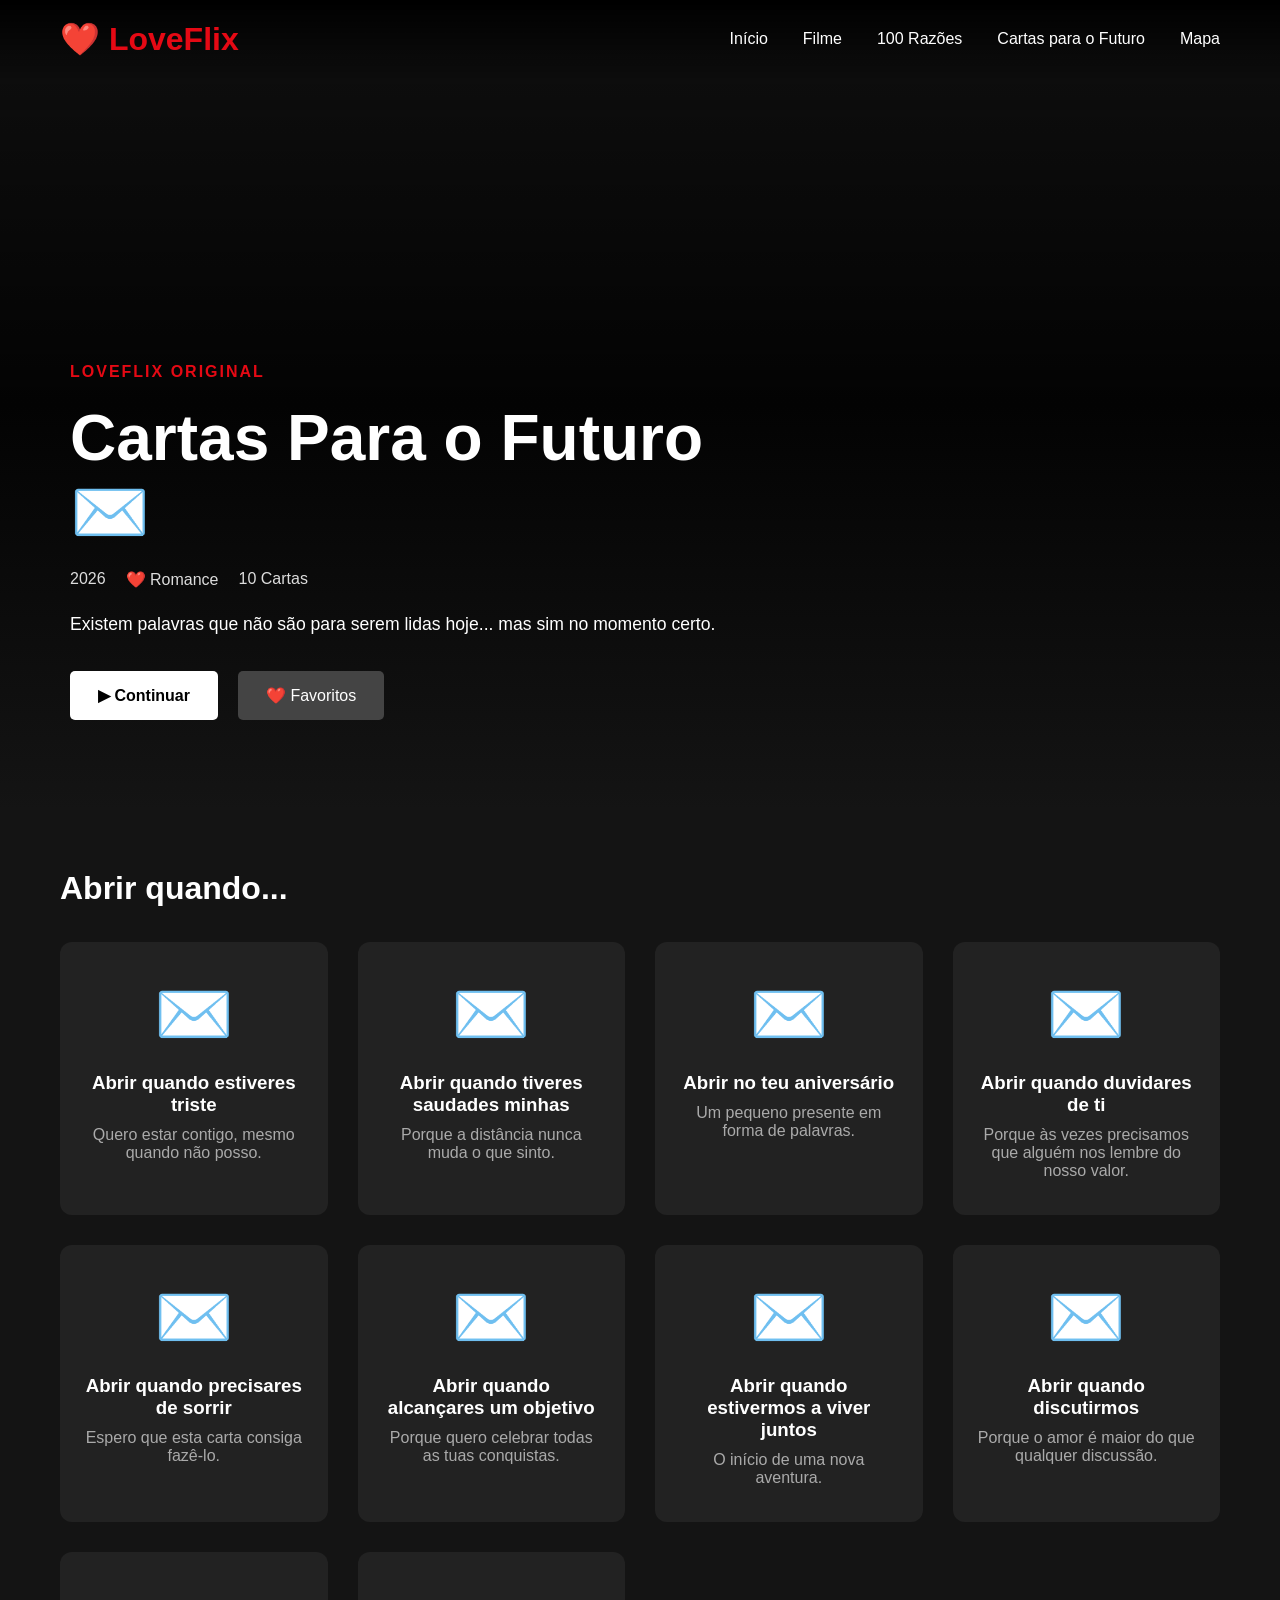
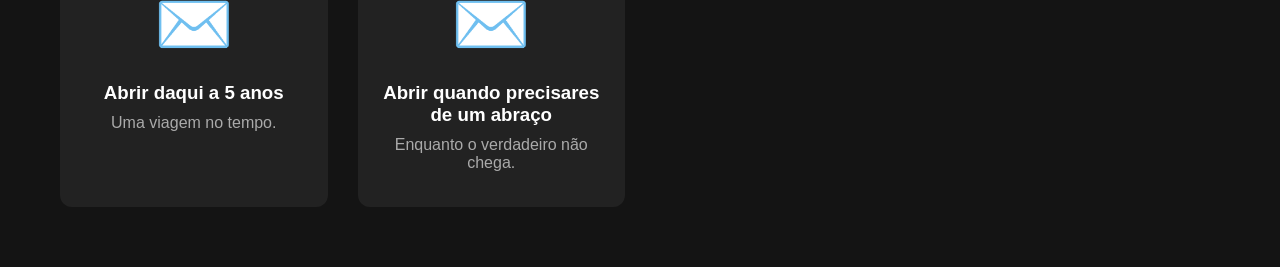
==== letters/index.html @ 17a33022 "Add files via upload" ====
<!DOCTYPE html>
<html lang="pt">

<head>
    <meta charset="UTF-8">
    <meta name="viewport" content="width=device-width, initial-scale=1.0">

    <title>Cartas Para o Futuro ✉️</title>

    <link rel="stylesheet" href="letters.css">
</head>

<body>

    <!-- NAVBAR -->

    <header class="navbar">

        <div class="logo">
            ❤️ LoveFlix
        </div>

      <nav>
        <a href="../index.html">Início</a>
        <a href="#">Filme</a>
        <a href="../reasons/index.html">100 Razões</a>
        <a href="index.html">Cartas para o Futuro</a>
        <a href="../map/index.html">Mapa</a>
      </nav>

    </header>

    <!-- HERO -->

    <section class="hero">

        <div class="overlay"></div>

        <div class="hero-content">

            <span class="original">
                LOVEFLIX ORIGINAL
            </span>

            <h1>Cartas Para o Futuro ✉️</h1>

            <div class="info">

                <span>2026</span>
                <span>❤️ Romance</span>
                <span>10 Cartas</span>

            </div>

            <p>

                Existem palavras que não são para serem lidas hoje...
                mas sim no momento certo.

            </p>

            <div class="buttons">

                <button class="play-btn" id="continueBtn">
                    ▶ Continuar
                </button>

                <button class="list-btn">
                    ❤️ Favoritos
                </button>

            </div>

        </div>

    </section>

    <!-- CONTEÚDO -->

    <main>

        <section class="letters-section">

            <h2>Abrir quando...</h2>

            <div class="letters-grid" id="lettersContainer">

                <!-- Cartas criadas pelo JavaScript -->

            </div>

        </section>

    </main>

    <!-- MODAL -->

    <div class="modal hidden" id="letterModal">

        <div class="letter-container">

            <button class="close-btn" id="closeModal">
                ✕
            </button>

            <!-- Envelope -->

            <div class="envelope" id="envelope">

                <div class="envelope-front">

                    ✉️

                </div>

            </div>

            <!-- Carta -->

            <div class="letter hidden" id="letter">

                <h2 id="letterTitle">

                    Abrir quando...

                </h2>

                <div class="letter-date" id="letterDate">

                    Escrito com ❤️

                </div>

                <div class="letter-body" id="letterText">

                    O conteúdo da carta será colocado aqui.

                </div>

                <div class="letter-footer">

                    Com todo o meu amor ❤️

                </div>

            </div>

            <!-- Navegação -->

            <div class="navigation">

                <button id="prevLetter">

                    ← Carta anterior

                </button>

                <button id="nextLetter">

                    Próxima carta →

                </button>

            </div>

        </div>

    </div>

    <!-- SCRIPTS -->

    <script src="lettersData.js"></script>
    <script src="letters.js"></script>

</body>

</html>
---- letters/letters.css ----
/* ==========================
   RESET
========================== */

*{
    margin:0;
    padding:0;
    box-sizing:border-box;
}

body{
    background:#141414;
    color:white;
    font-family:Arial, Helvetica, sans-serif;
}

html{
    scroll-behavior:smooth;
}

/* ==========================
   NAVBAR
========================== */

.navbar{

    position:fixed;

    width:100%;

    display:flex;
    justify-content:space-between;
    align-items:center;

    padding:20px 60px;

    background:linear-gradient(to bottom,#000,transparent);

    z-index:1000;

}

.logo{

    color:#E50914;

    font-size:2rem;

    font-weight:bold;

}

nav{

    display:flex;

    gap:35px;

}

nav a{

    color:white;

    text-decoration:none;

    transition:.3s;

}

nav a:hover{

    color:#E50914;

}

/* ==========================
   HERO
========================== */

.hero{

    position:relative;

    height:90vh;

    background:url("../images/letters-banner.jpg") center/cover;

}

.overlay{

    position:absolute;

    inset:0;

    background:linear-gradient(

        rgba(0,0,0,.25),

        rgba(0,0,0,.85),

        #141414

    );

}

.hero-content{

    position:absolute;

    left:70px;

    bottom:90px;

    max-width:650px;

    z-index:5;

}

.original{

    color:#E50914;

    font-weight:bold;

    letter-spacing:2px;

}

.hero h1{

    margin:20px 0;

    font-size:4rem;

}

.info{

    display:flex;

    gap:20px;

    color:#ddd;

    margin-bottom:20px;

}

.hero p{

    line-height:1.8;

    font-size:1.1rem;

}

/* ==========================
   BOTÕES
========================== */

.buttons{

    margin-top:30px;

    display:flex;

    gap:20px;

}

button{

    border:none;

    cursor:pointer;

    border-radius:5px;

    padding:15px 28px;

    transition:.3s;

    font-size:1rem;

}

.play-btn{

    background:white;

    color:black;

    font-weight:bold;

}

.play-btn:hover{

    background:#ddd;

}

.list-btn{

    background:#444;

    color:white;

}

.list-btn:hover{

    background:#666;

}

/* ==========================
   MAIN
========================== */

main{

    padding:60px;

}

.letters-section h2{

    font-size:2rem;

    margin-bottom:35px;

}

/* ==========================
   GRID
========================== */

.letters-grid{

    display:grid;

    grid-template-columns:repeat(auto-fill,minmax(260px,1fr));

    gap:30px;

}

/* ==========================
   CARTA
========================== */

.letter-card{

    background:#222;

    border-radius:12px;

    padding:35px 25px;

    cursor:pointer;

    transition:.35s;

    text-align:center;

}

.letter-card:hover{

    transform:translateY(-8px);

    background:#2b2b2b;

    box-shadow:0 20px 40px rgba(0,0,0,.4);

}

.letter-card .icon{

    font-size:4rem;

    margin-bottom:20px;

}

.letter-card h3{

    margin-bottom:10px;

}

.letter-card p{

    color:#aaa;

}

/* ==========================
   MODAL
========================== */

.modal{

    position:fixed;

    inset:0;

    background:rgba(0,0,0,.85);

    display:flex;

    justify-content:center;

    align-items:center;

    z-index:5000;

}

.hidden{

    display:none;

}

.letter-container{

    position:relative;

    width:800px;

    max-width:90%;

    min-height:550px;

}

/* ==========================
   ENVELOPE
========================== */

.envelope{

    width:500px;

    height:300px;

    margin:70px auto;

    background:#c62828;

    border-radius:10px;

    position:relative;

    cursor:pointer;

    transition:.5s;

}

.envelope-front{

    display:flex;

    justify-content:center;

    align-items:center;

    width:100%;

    height:100%;

    font-size:6rem;

}

/* ==========================
   CARTA
========================== */

.letter{

    position:absolute;

    top:60px;

    left:50%;

    transform:translateX(-50%);

    width:80%;

    background:#fffef8;

    color:#222;

    padding:40px;

    border-radius:10px;

    box-shadow:0 20px 40px rgba(0,0,0,.35);

    animation:slideLetter .8s ease;

}

.letter h2{

    margin-bottom:10px;

}

.letter-date{

    color:#999;

    margin-bottom:30px;

    font-size:.9rem;

}

.letter-body{

    line-height:2;

    white-space:pre-line;

}

.letter-footer{

    margin-top:40px;

    text-align:right;

    font-style:italic;

}

/* ==========================
   NAVEGAÇÃO
========================== */

.navigation{

    display:flex;

    justify-content:space-between;

    margin-top:30px;

}

.navigation button{

    background:#E50914;

    color:white;

}

.navigation button:hover{

    background:#b20710;

}

/* ==========================
   FECHAR
========================== */

.close-btn{

    position:absolute;

    top:0;

    right:0;

    width:45px;

    height:45px;

    border-radius:50%;

    background:black;

    color:white;

    font-size:1.2rem;

}

/* ==========================
   ANIMAÇÕES
========================== */

@keyframes slideLetter{

    from{

        opacity:0;

        transform:translate(-50%,120px);

    }

    to{

        opacity:1;

        transform:translate(-50%,0);

    }

}

/* ==========================
   RESPONSIVO
========================== */

@media(max-width:900px){

    .navbar{

        padding:20px;

    }

    nav{

        display:none;

    }

    .hero-content{

        left:25px;

        right:25px;

        bottom:60px;

    }

    .hero h1{

        font-size:2.8rem;

    }

    main{

        padding:30px 20px;

    }

    .envelope{

        width:300px;

        height:180px;

    }

    .letter{

        width:95%;

        padding:25px;

    }

}
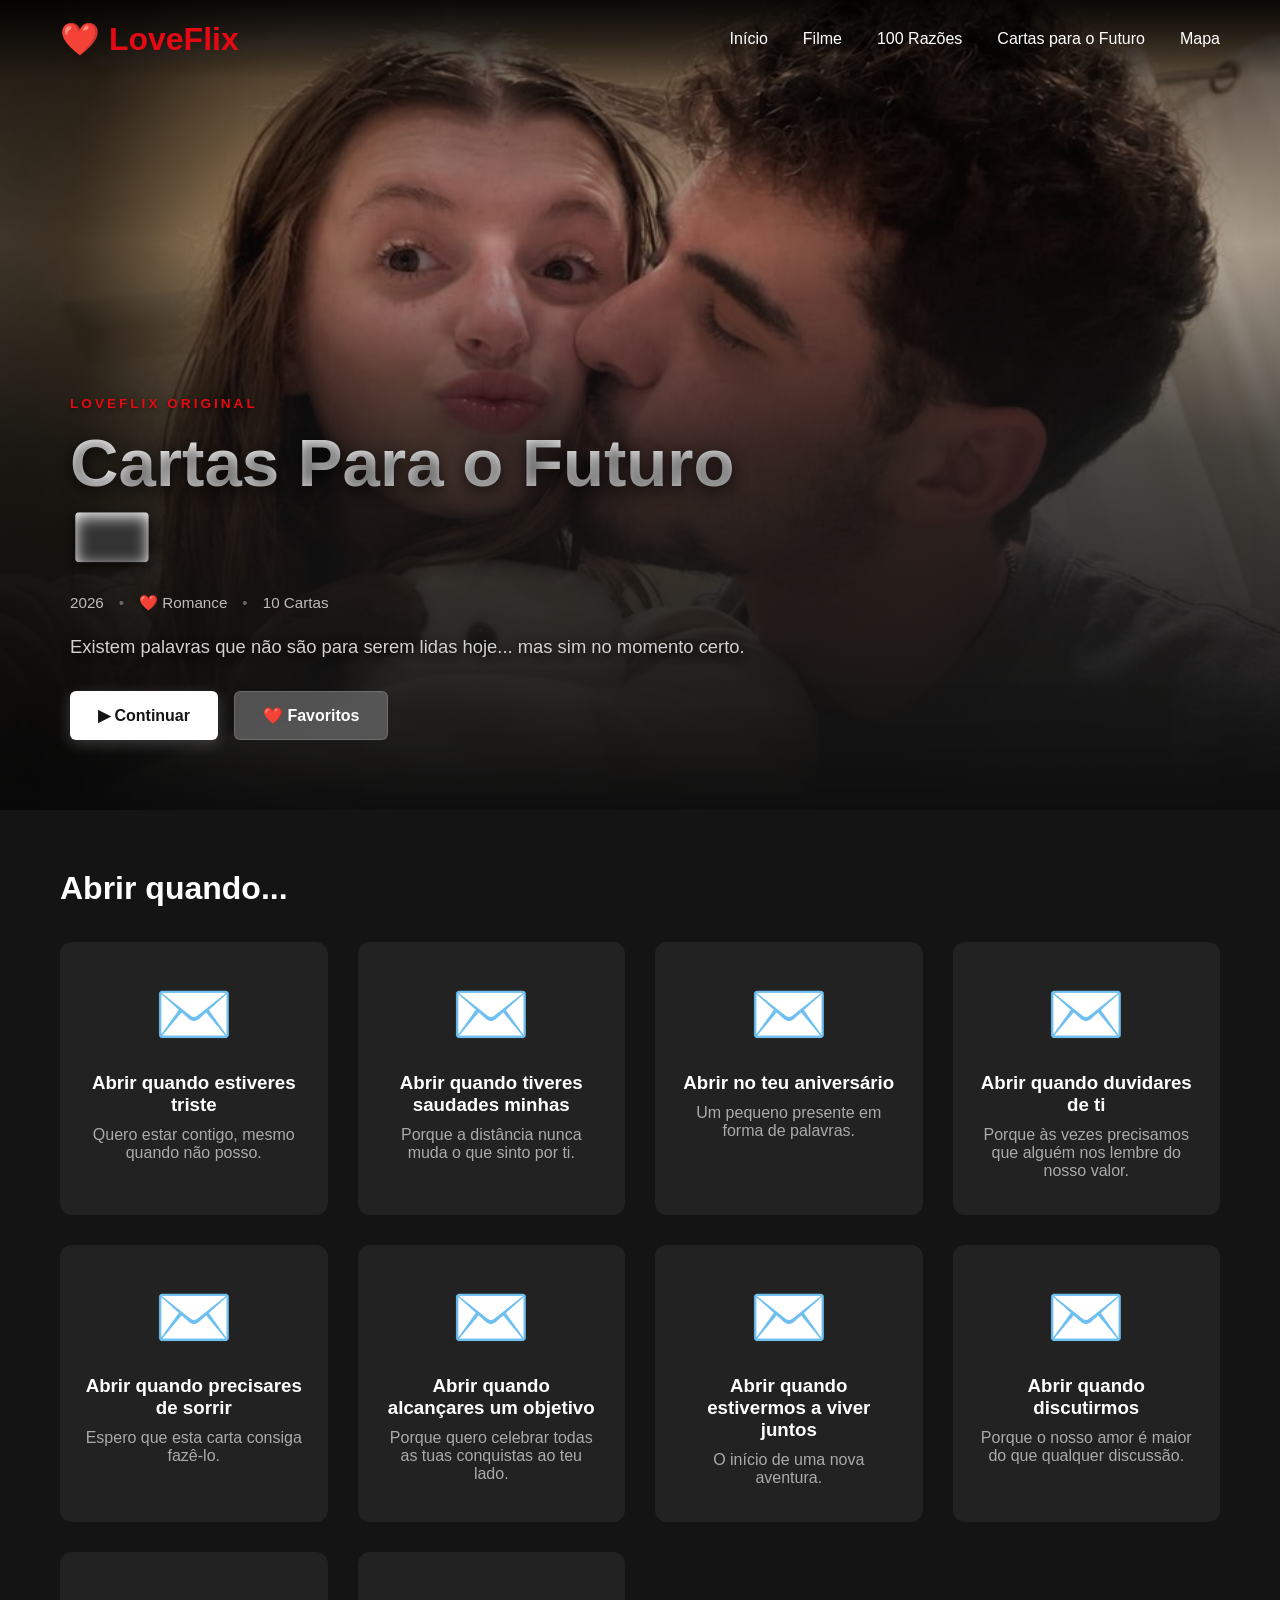
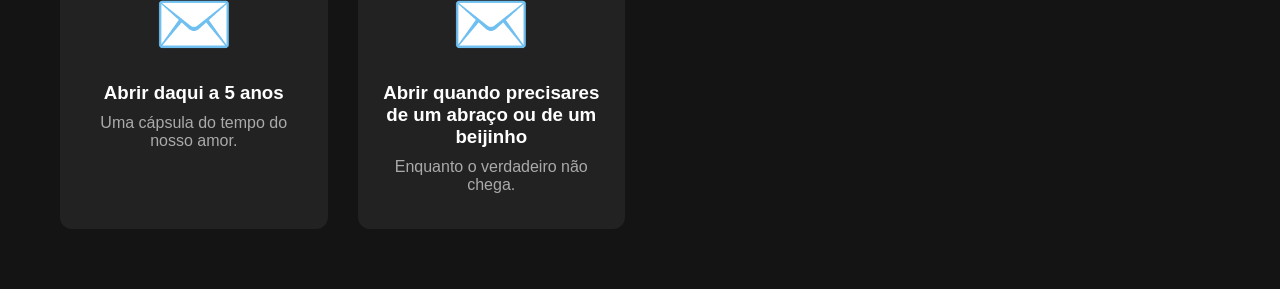
==== commit 8e8f4101: "Fix HTML entity encoding in index.html" ====
--- a/letters/index.html
+++ b/letters/index.html
@@ -5,7 +5,7 @@
     <meta charset="UTF-8">
     <meta name="viewport" content="width=device-width, initial-scale=1.0">
 
-    <title>Cartas Para o Futuro ✉️</title>
+    <title>Cartas Para o Futuro</title>
 
     <link rel="stylesheet" href="letters.css">
 </head>
@@ -174,4 +174,4 @@
 
 </body>
 
-</html>+</html>
--- a/letters/letters.css
+++ b/letters/letters.css
@@ -3,19 +3,20 @@
 ========================== */
 
 *{
-    margin:0;
-    padding:0;
-    box-sizing:border-box;
+    margin: 0;
+    padding: 0;
+    box-sizing: border-box;
 }
 
 body{
-    background:#141414;
-    color:white;
-    font-family:Arial, Helvetica, sans-serif;
+    background: #141414;
+    color: white;
+    font-family: Arial, Helvetica, sans-serif;
+    overflow-x: hidden;
 }
 
 html{
-    scroll-behavior:smooth;
+    scroll-behavior: smooth;
 }
 
 /* ==========================
@@ -23,199 +24,181 @@
 ========================== */
 
 .navbar{
-
-    position:fixed;
-
-    width:100%;
-
-    display:flex;
-    justify-content:space-between;
-    align-items:center;
-
-    padding:20px 60px;
-
-    background:linear-gradient(to bottom,#000,transparent);
-
-    z-index:1000;
-
+    position: fixed;
+    width: 100%;
+    display: flex;
+    justify-content: space-between;
+    align-items: center;
+    padding: 20px 60px;
+    background: linear-gradient(to bottom, rgba(0,0,0,0.8), transparent);
+    z-index: 1000;
 }
 
 .logo{
-
-    color:#E50914;
-
-    font-size:2rem;
-
-    font-weight:bold;
-
+    color: #E50914;
+    font-size: 2rem;
+    font-weight: bold;
 }
 
 nav{
-
-    display:flex;
-
-    gap:35px;
-
+    display: flex;
+    gap: 35px;
 }
 
 nav a{
-
-    color:white;
-
-    text-decoration:none;
-
-    transition:.3s;
-
+    color: white;
+    text-decoration: none;
+    transition: .3s;
 }
 
 nav a:hover{
-
-    color:#E50914;
-
-}
-
-/* ==========================
-   HERO
+    color: #E50914;
+}
+
+/* ==========================
+   HERO / BANNER MELHORADO
 ========================== */
 
 .hero{
-
-    position:relative;
-
-    height:90vh;
-
-    background:url("../images/letters-banner.jpg") center/cover;
-
+    position: relative;
+    height: 90vh;
+    min-height: 550px;
+    background: url("../images/letters_banner.jpeg") center/cover no-repeat;
+    display: flex;
+    align-items: flex-end;
+    
+    /* Limita a largura em ecrãs grandes para evitar zoom excessivo */
+    max-width: 1400px;
+    margin: 0 auto;
 }
 
 .overlay{
-
-    position:absolute;
-
-    inset:0;
-
-    background:linear-gradient(
-
-        rgba(0,0,0,.25),
-
-        rgba(0,0,0,.85),
-
-        #141414
-
+    position: absolute;
+    inset: 0;
+    background: linear-gradient(
+        0deg,
+        #141414 0%,
+        rgba(20, 20, 20, 0.75) 45%,
+        rgba(20, 20, 20, 0.3) 70%,
+        rgba(0, 0, 0, 0.6) 100%
     );
-
+    box-shadow: inset 150px 0px 150px rgba(0,0,0,0.6);
 }
 
 .hero-content{
-
-    position:absolute;
-
-    left:70px;
-
-    bottom:90px;
-
-    max-width:650px;
-
-    z-index:5;
-
+    position: relative;
+    margin-left: 70px;
+    margin-bottom: 70px;
+    max-width: 680px;
+    z-index: 5;
+    animation: fadeInHero 1s ease-out;
 }
 
 .original{
-
-    color:#E50914;
-
-    font-weight:bold;
-
-    letter-spacing:2px;
-
+    color: #E50914;
+    font-weight: 800;
+    letter-spacing: 3px;
+    font-size: 0.85rem;
+    text-transform: uppercase;
+    display: inline-block;
+    margin-bottom: 5px;
+    text-shadow: 0 2px 4px rgba(0,0,0,0.5);
 }
 
 .hero h1{
-
-    margin:20px 0;
-
-    font-size:4rem;
-
+    margin: 10px 0 20px 0;
+    font-size: 4.2rem;
+    font-weight: 800;
+    line-height: 1.1;
+    text-shadow: 0 4px 15px rgba(0,0,0,0.8);
+    background: linear-gradient(to right, #ffffff, #e0e0e0);
+    -webkit-background-clip: text;
+    -webkit-text-fill-color: transparent;
 }
 
 .info{
-
-    display:flex;
-
-    gap:20px;
-
-    color:#ddd;
-
-    margin-bottom:20px;
-
+    display: flex;
+    align-items: center;
+    gap: 15px;
+    color: #bcbcbc;
+    margin-bottom: 20px;
+    font-size: 0.95rem;
+    font-weight: 500;
+}
+
+.info span:not(:last-child):after {
+    content: "•";
+    margin-left: 15px;
+    color: #666;
 }
 
 .hero p{
-
-    line-height:1.8;
-
-    font-size:1.1rem;
-
-}
-
-/* ==========================
-   BOTÕES
+    line-height: 1.6;
+    font-size: 1.15rem;
+    color: #d1d1d1;
+    text-shadow: 0 2px 8px rgba(0,0,0,0.8);
+    margin-bottom: 10px;
+}
+
+/* ==========================
+   BOTÕES DO BANNER
 ========================== */
 
 .buttons{
-
-    margin-top:30px;
-
-    display:flex;
-
-    gap:20px;
-
+    margin-top: 30px;
+    display: flex;
+    gap: 16px;
 }
 
 button{
-
-    border:none;
-
-    cursor:pointer;
-
-    border-radius:5px;
-
-    padding:15px 28px;
-
-    transition:.3s;
-
-    font-size:1rem;
-
+    border: none;
+    cursor: pointer;
+    border-radius: 6px;
+    padding: 14px 28px;
+    transition: all 0.25s ease;
+    font-size: 1rem;
+    display: inline-flex;
+    align-items: center;
+    justify-content: center;
+    gap: 10px;
 }
 
 .play-btn{
-
-    background:white;
-
-    color:black;
-
-    font-weight:bold;
-
+    background: #ffffff;
+    color: #141414;
+    font-weight: bold;
+    box-shadow: 0 4px 15px rgba(255,255,255,0.2);
 }
 
 .play-btn:hover{
-
-    background:#ddd;
-
+    background: rgba(255, 255, 255, 0.85);
+    transform: translateY(-2px);
+    box-shadow: 0 6px 20px rgba(255,255,255,0.3);
 }
 
 .list-btn{
-
-    background:#444;
-
-    color:white;
-
+    background: rgba(109, 109, 110, 0.7);
+    color: #ffffff;
+    backdrop-filter: blur(10px);
+    font-weight: 600;
+    border: 1px solid rgba(255, 255, 255, 0.15);
 }
 
 .list-btn:hover{
-
-    background:#666;
-
+    background: rgba(109, 109, 110, 0.5);
+    transform: translateY(-2px);
+    border-color: rgba(255, 255, 255, 0.3);
+}
+
+@keyframes fadeInHero {
+    from {
+        opacity: 0;
+        transform: translateY(20px);
+    }
+    to {
+        opacity: 1;
+        transform: translateY(0);
+    }
 }
 
 /* ==========================
@@ -223,17 +206,12 @@
 ========================== */
 
 main{
-
-    padding:60px;
-
+    padding: 60px;
 }
 
 .letters-section h2{
-
-    font-size:2rem;
-
-    margin-bottom:35px;
-
+    font-size: 2rem;
+    margin-bottom: 35px;
 }
 
 /* ==========================
@@ -241,63 +219,41 @@
 ========================== */
 
 .letters-grid{
-
-    display:grid;
-
-    grid-template-columns:repeat(auto-fill,minmax(260px,1fr));
-
-    gap:30px;
-
-}
-
-/* ==========================
-   CARTA
+    display: grid;
+    grid-template-columns: repeat(auto-fill, minmax(260px, 1fr));
+    gap: 30px;
+}
+
+/* ==========================
+   CARTA (CARDS DA GRID)
 ========================== */
 
 .letter-card{
-
-    background:#222;
-
-    border-radius:12px;
-
-    padding:35px 25px;
-
-    cursor:pointer;
-
-    transition:.35s;
-
-    text-align:center;
-
+    background: #222;
+    border-radius: 12px;
+    padding: 35px 25px;
+    cursor: pointer;
+    transition: .35s;
+    text-align: center;
 }
 
 .letter-card:hover{
-
-    transform:translateY(-8px);
-
-    background:#2b2b2b;
-
-    box-shadow:0 20px 40px rgba(0,0,0,.4);
-
+    transform: translateY(-8px);
+    background: #2b2b2b;
+    box-shadow: 0 20px 40px rgba(0,0,0,.4);
 }
 
 .letter-card .icon{
-
-    font-size:4rem;
-
-    margin-bottom:20px;
-
+    font-size: 4rem;
+    margin-bottom: 20px;
 }
 
 .letter-card h3{
-
-    margin-bottom:10px;
-
+    margin-bottom: 10px;
 }
 
 .letter-card p{
-
-    color:#aaa;
-
+    color: #aaa;
 }
 
 /* ==========================
@@ -305,39 +261,35 @@
 ========================== */
 
 .modal{
-
-    position:fixed;
-
-    inset:0;
-
-    background:rgba(0,0,0,.85);
-
-    display:flex;
-
-    justify-content:center;
-
-    align-items:center;
-
-    z-index:5000;
-
+    position: fixed;
+    inset: 0;
+    background: rgba(0,0,0,.85);
+    backdrop-filter: blur(5px);
+    display: flex;
+    justify-content: center;
+    align-items: center;
+    z-index: 5000;
+    padding: 20px;
+    overflow-y: auto;
 }
 
 .hidden{
-
-    display:none;
-
+    display: none !important;
 }
 
 .letter-container{
-
-    position:relative;
-
-    width:800px;
-
-    max-width:90%;
-
-    min-height:550px;
-
+    position: relative;
+    width: 100%;
+    max-width: 650px;
+    max-height: 90vh;
+    display: flex;
+    flex-direction: column;
+    justify-content: space-between;
+    background: #222;
+    border-radius: 16px;
+    padding: 35px 30px;
+    box-shadow: 0 25px 50px rgba(0,0,0,.6);
+    animation: slideLetter .4s ease-out;
 }
 
 /* ==========================
@@ -345,157 +297,135 @@
 ========================== */
 
 .envelope{
-
-    width:500px;
-
-    height:300px;
-
-    margin:70px auto;
-
-    background:#c62828;
-
-    border-radius:10px;
-
-    position:relative;
-
-    cursor:pointer;
-
-    transition:.5s;
-
+    width: 100%;
+    max-width: 400px;
+    height: 220px;
+    margin: 20px auto;
+    background: #c62828;
+    border-radius: 10px;
+    position: relative;
+    cursor: pointer;
+    transition: .3s;
+    display: flex;
+    justify-content: center;
+    align-items: center;
+}
+
+.envelope:hover{
+    transform: scale(1.02);
 }
 
 .envelope-front{
-
-    display:flex;
-
-    justify-content:center;
-
-    align-items:center;
-
-    width:100%;
-
-    height:100%;
-
-    font-size:6rem;
-
-}
-
-/* ==========================
-   CARTA
+    font-size: 5rem;
+}
+
+/* ==========================
+   CONTEÚDO DA CARTA
 ========================== */
 
 .letter{
-
-    position:absolute;
-
-    top:60px;
-
-    left:50%;
-
-    transform:translateX(-50%);
-
-    width:80%;
-
-    background:#fffef8;
-
-    color:#222;
-
-    padding:40px;
-
-    border-radius:10px;
-
-    box-shadow:0 20px 40px rgba(0,0,0,.35);
-
-    animation:slideLetter .8s ease;
-
+    position: relative;
+    width: 100%;
+    color: #fff;
+    overflow-y: auto;
+    padding-right: 10px;
+    max-height: calc(90vh - 140px);
+}
+
+.letter::-webkit-scrollbar {
+    width: 6px;
+}
+
+.letter::-webkit-scrollbar-track {
+    background: #1a1a1a;
+    border-radius: 10px;
+}
+
+.letter::-webkit-scrollbar-thumb {
+    background: #E50914;
+    border-radius: 10px;
 }
 
 .letter h2{
-
-    margin-bottom:10px;
-
+    font-size: 1.8rem;
+    margin-bottom: 8px;
+    padding-right: 35px;
+    color: #fff;
 }
 
 .letter-date{
-
-    color:#999;
-
-    margin-bottom:30px;
-
-    font-size:.9rem;
-
+    color: #e50914;
+    font-weight: 600;
+    margin-bottom: 20px;
+    font-size: .95rem;
 }
 
 .letter-body{
-
-    line-height:2;
-
-    white-space:pre-line;
-
+    line-height: 1.7;
+    white-space: pre-line;
+    font-size: 1.05rem;
+    color: #ddd;
 }
 
 .letter-footer{
-
-    margin-top:40px;
-
-    text-align:right;
-
-    font-style:italic;
-
-}
-
-/* ==========================
-   NAVEGAÇÃO
+    margin-top: 30px;
+    text-align: right;
+    font-style: italic;
+    color: #aaa;
+}
+
+/* ==========================
+   NAVEGAÇÃO DO MODAL
 ========================== */
 
 .navigation{
-
-    display:flex;
-
-    justify-content:space-between;
-
-    margin-top:30px;
-
+    display: flex;
+    justify-content: space-between;
+    gap: 15px;
+    margin-top: 20px;
+    padding-top: 15px;
+    border-top: 1px solid #333;
 }
 
 .navigation button{
-
-    background:#E50914;
-
-    color:white;
-
+    background: #E50914;
+    color: white;
+    flex: 1;
+    padding: 12px 20px;
+    font-weight: bold;
+    display: flex;
+    justify-content: center;
+    align-items: center;
+    gap: 8px;
 }
 
 .navigation button:hover{
-
-    background:#b20710;
-
-}
-
-/* ==========================
-   FECHAR
+    background: #b20710;
+}
+
+/* ==========================
+   FECHAR (X)
 ========================== */
 
 .close-btn{
-
-    position:absolute;
-
-    top:0;
-
-    right:0;
-
-    width:45px;
-
-    height:45px;
-
-    border-radius:50%;
-
-    background:black;
-
-    color:white;
-
-    font-size:1.2rem;
-
+    position: absolute;
+    top: 15px;
+    right: 15px;
+    width: 38px;
+    height: 38px;
+    border-radius: 50%;
+    background: #333;
+    color: white;
+    font-size: 1.1rem;
+    display: flex;
+    justify-content: center;
+    align-items: center;
+    z-index: 10;
+    transition: .2s;
+}
+
+.close-btn:hover{
+    background: #E50914;
 }
 
 /* ==========================
@@ -503,79 +433,126 @@
 ========================== */
 
 @keyframes slideLetter{
-
     from{
-
-        opacity:0;
-
-        transform:translate(-50%,120px);
-
-    }
-
+        opacity: 0;
+        transform: scale(0.92) translateY(20px);
+    }
     to{
-
-        opacity:1;
-
-        transform:translate(-50%,0);
-
-    }
-
-}
-
-/* ==========================
-   RESPONSIVO
-========================== */
-
-@media(max-width:900px){
+        opacity: 1;
+        transform: scale(1) translateY(0);
+    }
+}
+
+/* ==========================
+   RESPONSIVO (MÓVEL & TABLET)
+========================== */
+
+@media(max-width: 768px){
 
     .navbar{
-
-        padding:20px;
-
+        padding: 15px 20px;
     }
 
     nav{
-
-        display:none;
-
+        display: none;
+    }
+
+    .hero {
+        height: 85vh;
+        min-height: 500px;
+        max-width: 100%; /* No telemóvel ocupa a largura toda */
+    }
+
+    /* Overlay ajustado para clarear o rosto no telemóvel */
+    .overlay{
+        background: linear-gradient(
+            0deg,
+            #141414 0%,
+            rgba(20, 20, 20, 0.55) 40%,
+            rgba(20, 20, 20, 0.15) 70%,
+            rgba(0, 0, 0, 0.4) 100%
+        );
+        box-shadow: none;
     }
 
     .hero-content{
-
-        left:25px;
-
-        right:25px;
-
-        bottom:60px;
-
+        margin-left: 20px;
+        margin-right: 20px;
+        margin-bottom: 35px;
+        max-width: 100%;
+    }
+
+    .original {
+        font-size: 0.75rem;
+        letter-spacing: 2px;
     }
 
     .hero h1{
-
-        font-size:2.8rem;
-
+        font-size: 2.3rem;
+        margin: 8px 0 15px 0;
+    }
+
+    .info{
+        font-size: 0.85rem;
+        gap: 10px;
+        margin-bottom: 15px;
+    }
+
+    .info span:not(:last-child):after {
+        margin-left: 10px;
+    }
+
+    .hero p{
+        font-size: 0.95rem;
+        line-height: 1.5;
+        margin-bottom: 5px;
+    }
+
+    .buttons{
+        margin-top: 20px;
+        gap: 12px;
+    }
+
+    .buttons button {
+        padding: 12px 18px;
+        font-size: 0.9rem;
+        flex: 1;
     }
 
     main{
-
-        padding:30px 20px;
-
+        padding: 30px 15px;
+    }
+
+    .letter-container{
+        padding: 25px 18px;
+        max-height: 88vh;
+    }
+
+    .letter h2{
+        font-size: 1.4rem;
+    }
+
+    .letter-body{
+        font-size: 0.95rem;
+        line-height: 1.6;
     }
 
     .envelope{
-
-        width:300px;
-
-        height:180px;
-
-    }
-
-    .letter{
-
-        width:95%;
-
-        padding:25px;
-
-    }
-
-}+        width: 100%;
+        height: 160px;
+    }
+
+    .envelope-front{
+        font-size: 3.5rem;
+    }
+
+    .navigation{
+        flex-direction: row;
+        gap: 10px;
+    }
+
+    .navigation button{
+        padding: 10px 12px;
+        font-size: 0.85rem;
+    }
+}
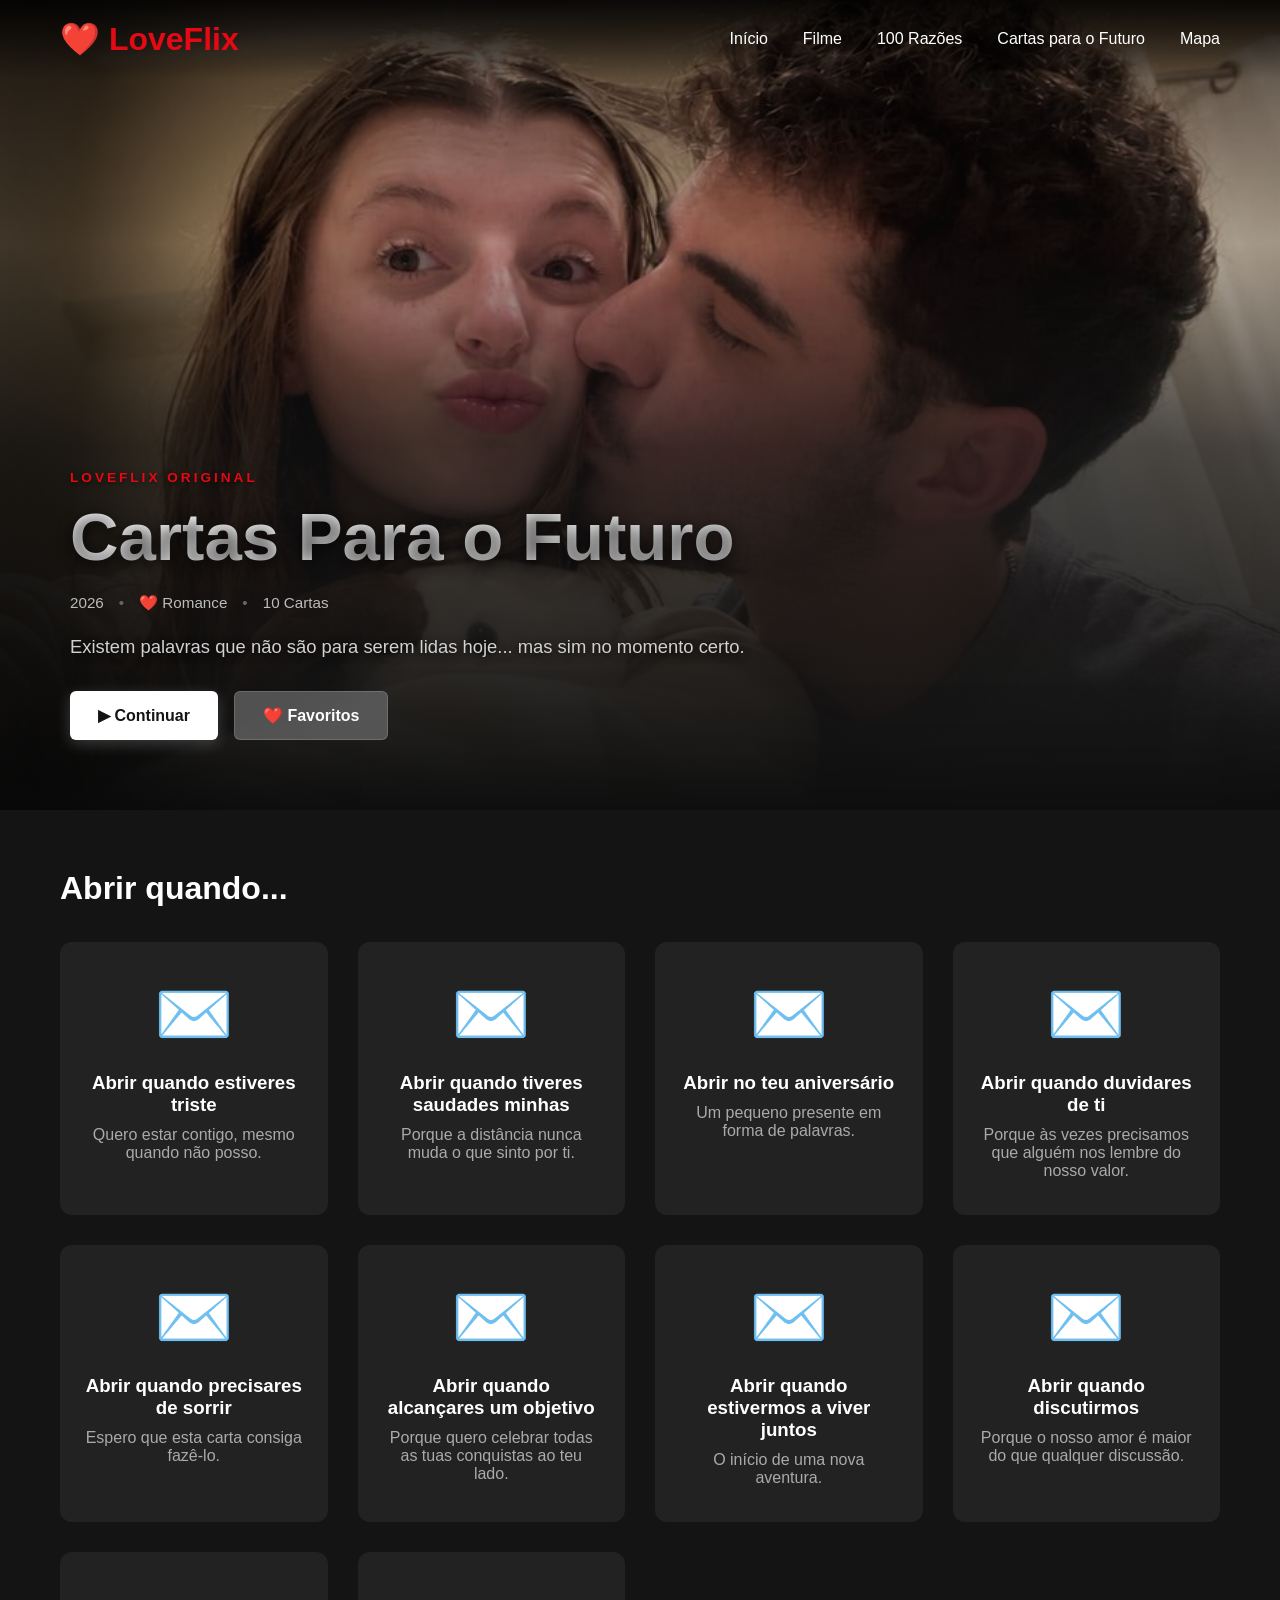
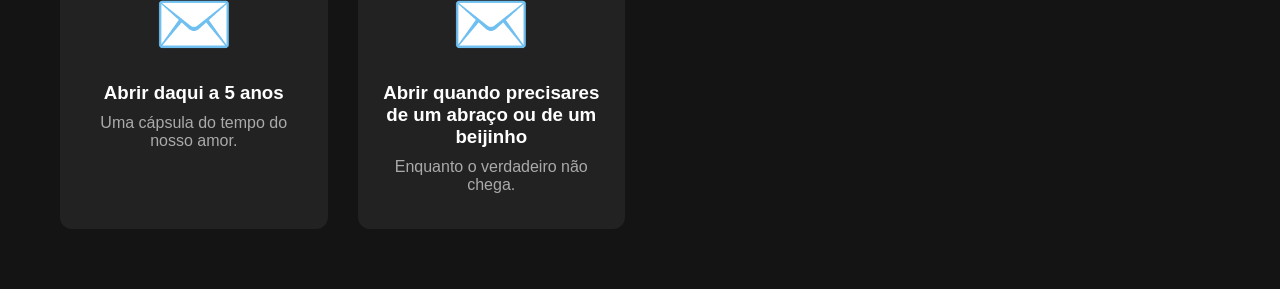
==== commit 07bf7c0c: "esfa" ====
--- a/letters/index.html
+++ b/letters/index.html
@@ -42,7 +42,7 @@
                 LOVEFLIX ORIGINAL
             </span>
 
-            <h1>Cartas Para o Futuro ✉️</h1>
+            <h1>Cartas Para o Futuro </h1>
 
             <div class="info">
 
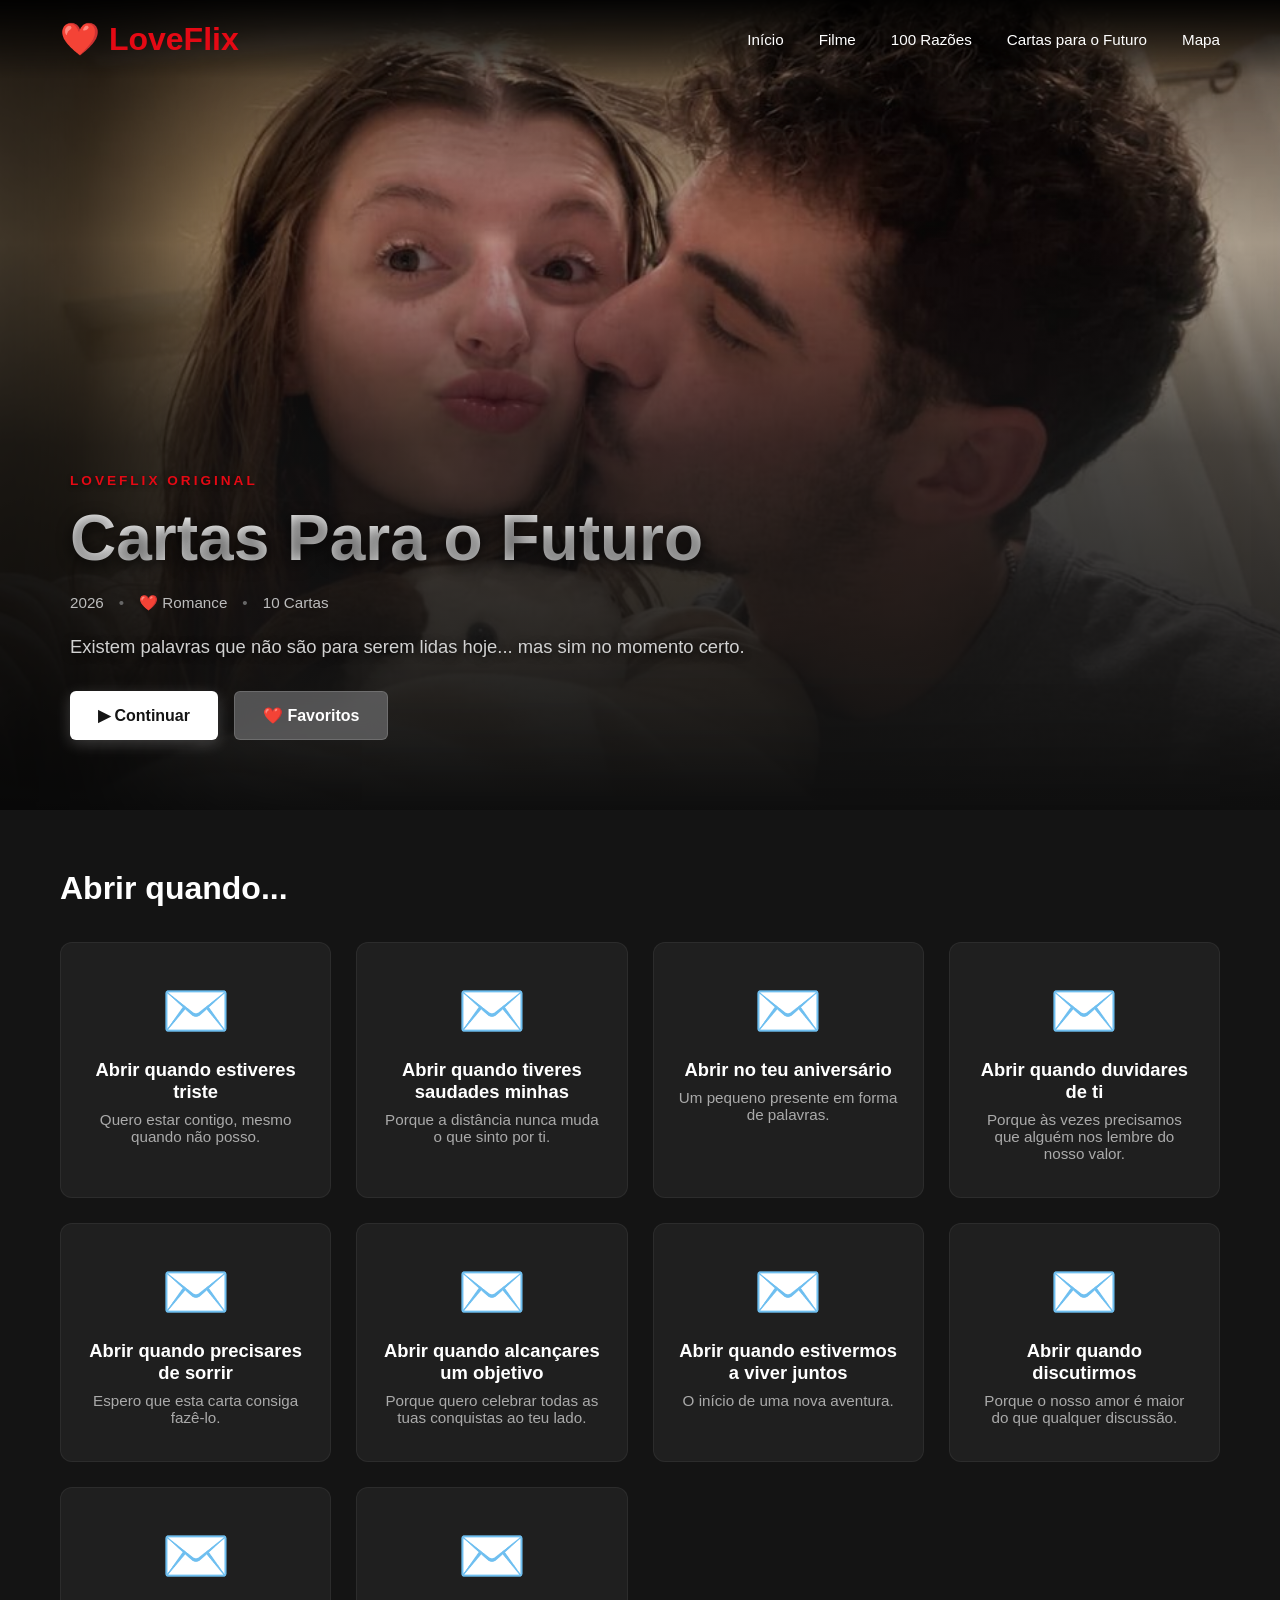
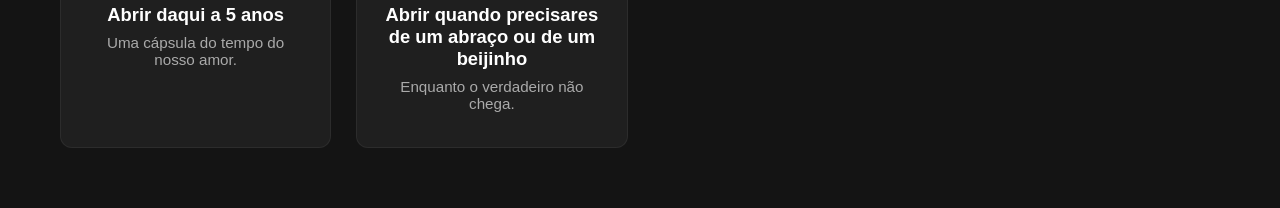
==== commit 56b3cf47: "letters, com bordas finas" ====
--- a/letters/index.html
+++ b/letters/index.html
@@ -4,63 +4,57 @@
 <head>
     <meta charset="UTF-8">
     <meta name="viewport" content="width=device-width, initial-scale=1.0">
-
     <title>Cartas Para o Futuro</title>
-
     <link rel="stylesheet" href="letters.css">
 </head>
 
 <body>
 
     <!-- NAVBAR -->
-
     <header class="navbar">
-
         <div class="logo">
             ❤️ LoveFlix
         </div>
 
-      <nav>
-        <a href="../index.html">Início</a>
-        <a href="#">Filme</a>
-        <a href="../reasons/index.html">100 Razões</a>
-        <a href="index.html">Cartas para o Futuro</a>
-        <a href="../map/index.html">Mapa</a>
-      </nav>
+        <!-- Botão de Menu Hambúrguer para Telemóveis -->
+        <button class="menu-toggle" id="menu-toggle" aria-label="Abrir Menu">
+            <span class="bar"></span>
+            <span class="bar"></span>
+            <span class="bar"></span>
+        </button>
 
+        <nav class="nav-links" id="nav-links">
+            <a href="../index.html">Início</a>
+            <a href="#">Filme</a>
+            <a href="../reasons/index.html">100 Razões</a>
+            <a href="index.html">Cartas para o Futuro</a>
+            <a href="../map/index.html">Mapa</a>
+        </nav>
     </header>
 
     <!-- HERO -->
-
     <section class="hero">
-
         <div class="overlay"></div>
 
         <div class="hero-content">
-
             <span class="original">
                 LOVEFLIX ORIGINAL
             </span>
 
-            <h1>Cartas Para o Futuro </h1>
+            <h1>Cartas Para o Futuro</h1>
 
             <div class="info">
-
                 <span>2026</span>
                 <span>❤️ Romance</span>
                 <span>10 Cartas</span>
-
             </div>
 
             <p>
-
                 Existem palavras que não são para serem lidas hoje...
                 mas sim no momento certo.
-
             </p>
 
             <div class="buttons">
-
                 <button class="play-btn" id="continueBtn">
                     ▶ Continuar
                 </button>
@@ -68,110 +62,82 @@
                 <button class="list-btn">
                     ❤️ Favoritos
                 </button>
-
             </div>
-
         </div>
-
     </section>
 
     <!-- CONTEÚDO -->
-
     <main>
-
         <section class="letters-section">
-
             <h2>Abrir quando...</h2>
 
             <div class="letters-grid" id="lettersContainer">
-
                 <!-- Cartas criadas pelo JavaScript -->
-
             </div>
-
         </section>
-
     </main>
 
     <!-- MODAL -->
-
     <div class="modal hidden" id="letterModal">
-
         <div class="letter-container">
-
             <button class="close-btn" id="closeModal">
                 ✕
             </button>
 
             <!-- Envelope -->
-
             <div class="envelope" id="envelope">
-
                 <div class="envelope-front">
-
                     ✉️
-
                 </div>
-
             </div>
 
             <!-- Carta -->
-
             <div class="letter hidden" id="letter">
-
                 <h2 id="letterTitle">
-
                     Abrir quando...
-
                 </h2>
 
                 <div class="letter-date" id="letterDate">
-
                     Escrito com ❤️
-
                 </div>
 
                 <div class="letter-body" id="letterText">
-
                     O conteúdo da carta será colocado aqui.
-
                 </div>
 
                 <div class="letter-footer">
-
                     Com todo o meu amor ❤️
-
                 </div>
-
             </div>
 
             <!-- Navegação -->
-
             <div class="navigation">
-
                 <button id="prevLetter">
-
                     ← Carta anterior
-
                 </button>
 
                 <button id="nextLetter">
-
                     Próxima carta →
-
                 </button>
-
             </div>
-
         </div>
-
     </div>
 
+    <!-- Script para abrir/fechar o menu mobile -->
+    <script>
+        const toggleBtn = document.getElementById('menu-toggle');
+        const navLinks = document.getElementById('nav-links');
+
+        toggleBtn.addEventListener('click', () => {
+            toggleBtn.classList.toggle('active');
+            navLinks.classList.toggle('active');
+        });
+    </script>
+
     <!-- SCRIPTS -->
-
     <script src="lettersData.js"></script>
     <script src="letters.js"></script>
 
 </body>
 
-</html>
+</html>
--- a/letters/letters.css
+++ b/letters/letters.css
@@ -1,7 +1,6 @@
 /* ==========================
    RESET
 ========================== */
-
 *{
     margin: 0;
     padding: 0;
@@ -20,17 +19,18 @@
 }
 
 /* ==========================
-   NAVBAR
-========================== */
-
+   NAVBAR & MENU MOBILE
+========================== */
 .navbar{
     position: fixed;
+    top: 0;
+    left: 0;
     width: 100%;
     display: flex;
     justify-content: space-between;
     align-items: center;
     padding: 20px 60px;
-    background: linear-gradient(to bottom, rgba(0,0,0,0.8), transparent);
+    background: linear-gradient(to bottom, rgba(0,0,0,0.9), transparent);
     z-index: 1000;
 }
 
@@ -40,25 +40,58 @@
     font-weight: bold;
 }
 
-nav{
+/* Botão Hambúrguer Estilizado */
+.menu-toggle {
+    display: none;
+    flex-direction: column;
+    justify-content: space-between;
+    width: 30px;
+    height: 22px;
+    background: transparent;
+    border: none;
+    cursor: pointer;
+    padding: 0;
+    z-index: 1002;
+}
+
+.menu-toggle .bar {
+    width: 100%;
+    height: 4px;
+    background-color: white;
+    border-radius: 2px;
+    transition: all 0.3s ease-in-out;
+}
+
+.menu-toggle.active .bar:nth-child(1) {
+    transform: translateY(9.5px) rotate(45deg);
+}
+.menu-toggle.active .bar:nth-child(2) {
+    opacity: 0;
+}
+.menu-toggle.active .bar:nth-child(3) {
+    transform: translateY(-9.5px) rotate(-45deg);
+}
+
+.nav-links{
     display: flex;
     gap: 35px;
-}
-
-nav a{
+    align-items: center;
+}
+
+.nav-links a{
     color: white;
     text-decoration: none;
     transition: .3s;
-}
-
-nav a:hover{
+    font-size: 0.95rem;
+}
+
+.nav-links a:hover{
     color: #E50914;
 }
 
 /* ==========================
    HERO / BANNER MELHORADO
 ========================== */
-
 .hero{
     position: relative;
     height: 90vh;
@@ -66,8 +99,6 @@
     background: url("../images/letters_banner.jpeg") center/cover no-repeat;
     display: flex;
     align-items: flex-end;
-    
-    /* Limita a largura em ecrãs grandes para evitar zoom excessivo */
     max-width: 1400px;
     margin: 0 auto;
 }
@@ -107,7 +138,7 @@
 
 .hero h1{
     margin: 10px 0 20px 0;
-    font-size: 4.2rem;
+    font-size: clamp(2.3rem, 5vw, 4.2rem);
     font-weight: 800;
     line-height: 1.1;
     text-shadow: 0 4px 15px rgba(0,0,0,0.8);
@@ -143,11 +174,11 @@
 /* ==========================
    BOTÕES DO BANNER
 ========================== */
-
 .buttons{
     margin-top: 30px;
     display: flex;
     gap: 16px;
+    flex-wrap: wrap;
 }
 
 button{
@@ -161,12 +192,12 @@
     align-items: center;
     justify-content: center;
     gap: 10px;
+    font-weight: bold;
 }
 
 .play-btn{
     background: #ffffff;
     color: #141414;
-    font-weight: bold;
     box-shadow: 0 4px 15px rgba(255,255,255,0.2);
 }
 
@@ -180,7 +211,6 @@
     background: rgba(109, 109, 110, 0.7);
     color: #ffffff;
     backdrop-filter: blur(10px);
-    font-weight: 600;
     border: 1px solid rgba(255, 255, 255, 0.15);
 }
 
@@ -202,9 +232,8 @@
 }
 
 /* ==========================
-   MAIN
-========================== */
-
+   MAIN & GRID DE CARTAS MELHORADA
+========================== */
 main{
     padding: 60px;
 }
@@ -214,52 +243,52 @@
     margin-bottom: 35px;
 }
 
-/* ==========================
-   GRID
-========================== */
-
 .letters-grid{
     display: grid;
     grid-template-columns: repeat(auto-fill, minmax(260px, 1fr));
-    gap: 30px;
-}
-
-/* ==========================
-   CARTA (CARDS DA GRID)
-========================== */
+    gap: 25px;
+}
 
 .letter-card{
-    background: #222;
+    background: #1f1f1f;
     border-radius: 12px;
     padding: 35px 25px;
     cursor: pointer;
-    transition: .35s;
+    transition: transform 0.35s ease, background 0.35s ease, box-shadow 0.35s ease, border-color 0.35s ease;
     text-align: center;
+    border: 1px solid rgba(255,255,255,0.06);
 }
 
 .letter-card:hover{
-    transform: translateY(-8px);
-    background: #2b2b2b;
-    box-shadow: 0 20px 40px rgba(0,0,0,.4);
+    transform: translateY(-6px) scale(1.02);
+    background: #252525;
+    border-color: rgba(229, 9, 20, 0.4);
+    box-shadow: 0 15px 30px rgba(229, 9, 20, 0.15);
 }
 
 .letter-card .icon{
-    font-size: 4rem;
-    margin-bottom: 20px;
+    font-size: 3.5rem;
+    margin-bottom: 15px;
+    transition: transform 0.3s ease;
+}
+
+.letter-card:hover .icon {
+    transform: scale(1.1);
 }
 
 .letter-card h3{
-    margin-bottom: 10px;
+    margin-bottom: 8px;
+    font-size: 1.15rem;
 }
 
 .letter-card p{
     color: #aaa;
-}
-
-/* ==========================
-   MODAL
-========================== */
-
+    font-size: 0.95rem;
+}
+
+/* ==========================
+   MODAL & ENVELOPE
+========================== */
 .modal{
     position: fixed;
     inset: 0;
@@ -285,44 +314,41 @@
     display: flex;
     flex-direction: column;
     justify-content: space-between;
-    background: #222;
+    background: #1c1c1c;
     border-radius: 16px;
     padding: 35px 30px;
     box-shadow: 0 25px 50px rgba(0,0,0,.6);
+    border: 1px solid rgba(255,255,255,0.08);
     animation: slideLetter .4s ease-out;
 }
-
-/* ==========================
-   ENVELOPE
-========================== */
 
 .envelope{
     width: 100%;
-    max-width: 400px;
-    height: 220px;
+    max-width: 380px;
+    height: 200px;
     margin: 20px auto;
     background: #c62828;
     border-radius: 10px;
     position: relative;
     cursor: pointer;
-    transition: .3s;
+    transition: transform 0.3s ease;
     display: flex;
     justify-content: center;
     align-items: center;
+    box-shadow: 0 10px 25px rgba(198, 40, 40, 0.3);
 }
 
 .envelope:hover{
-    transform: scale(1.02);
+    transform: scale(1.03);
 }
 
 .envelope-front{
-    font-size: 5rem;
+    font-size: 4.5rem;
 }
 
 /* ==========================
    CONTEÚDO DA CARTA
 ========================== */
-
 .letter{
     position: relative;
     width: 100%;
@@ -354,7 +380,7 @@
 }
 
 .letter-date{
-    color: #e50914;
+    color: #E50914;
     font-weight: 600;
     margin-bottom: 20px;
     font-size: .95rem;
@@ -377,7 +403,6 @@
 /* ==========================
    NAVEGAÇÃO DO MODAL
 ========================== */
-
 .navigation{
     display: flex;
     justify-content: space-between;
@@ -388,7 +413,7 @@
 }
 
 .navigation button{
-    background: #E50914;
+    background: #333;
     color: white;
     flex: 1;
     padding: 12px 20px;
@@ -400,23 +425,22 @@
 }
 
 .navigation button:hover{
-    background: #b20710;
+    background: #E50914;
 }
 
 /* ==========================
    FECHAR (X)
 ========================== */
-
 .close-btn{
     position: absolute;
-    top: 15px;
-    right: 15px;
+    top: 20px;
+    right: 20px;
     width: 38px;
     height: 38px;
     border-radius: 50%;
     background: #333;
     color: white;
-    font-size: 1.1rem;
+    font-size: 1rem;
     display: flex;
     justify-content: center;
     align-items: center;
@@ -429,9 +453,8 @@
 }
 
 /* ==========================
-   ANIMAÇÕES
-========================== */
-
+   ANIMAÇÃO
+========================== */
 @keyframes slideLetter{
     from{
         opacity: 0;
@@ -446,24 +469,58 @@
 /* ==========================
    RESPONSIVO (MÓVEL & TABLET)
 ========================== */
-
-@media(max-width: 768px){
-
+@media(max-width: 850px){
     .navbar{
         padding: 15px 20px;
     }
 
-    nav{
-        display: none;
+    /* Ativa o botão hambúrguer */
+    .menu-toggle {
+        display: flex;
+    }
+
+    /* Menu lateral com transição suave */
+    .nav-links{
+        position: absolute;
+        top: 100%;
+        right: 0;
+        background: rgba(20, 20, 20, 0.95);
+        backdrop-filter: blur(10px);
+        flex-direction: column;
+        width: 240px;
+        padding: 25px 20px;
+        gap: 18px;
+        align-items: flex-start;
+        border-bottom-left-radius: 12px;
+        border-left: 1px solid rgba(255,255,255,0.1);
+        border-bottom: 1px solid rgba(255,255,255,0.1);
+        box-shadow: 0 15px 30px rgba(0,0,0,0.6);
+
+        opacity: 0;
+        visibility: hidden;
+        transform: translateY(-10px);
+        transition: opacity 0.3s ease, transform 0.3s ease, visibility 0.3s ease;
+    }
+
+    .nav-links.active {
+        opacity: 1;
+        visibility: visible;
+        transform: translateY(0);
+    }
+
+    .nav-links a {
+        font-size: 1.05rem;
+        width: 100%;
+        padding-bottom: 8px;
+        border-bottom: 1px solid rgba(255,255,255,0.08);
     }
 
     .hero {
         height: 85vh;
         min-height: 500px;
-        max-width: 100%; /* No telemóvel ocupa a largura toda */
-    }
-
-    /* Overlay ajustado para clarear o rosto no telemóvel */
+        max-width: 100%;
+    }
+
     .overlay{
         background: linear-gradient(
             0deg,
@@ -555,4 +612,4 @@
         padding: 10px 12px;
         font-size: 0.85rem;
     }
-}
+}
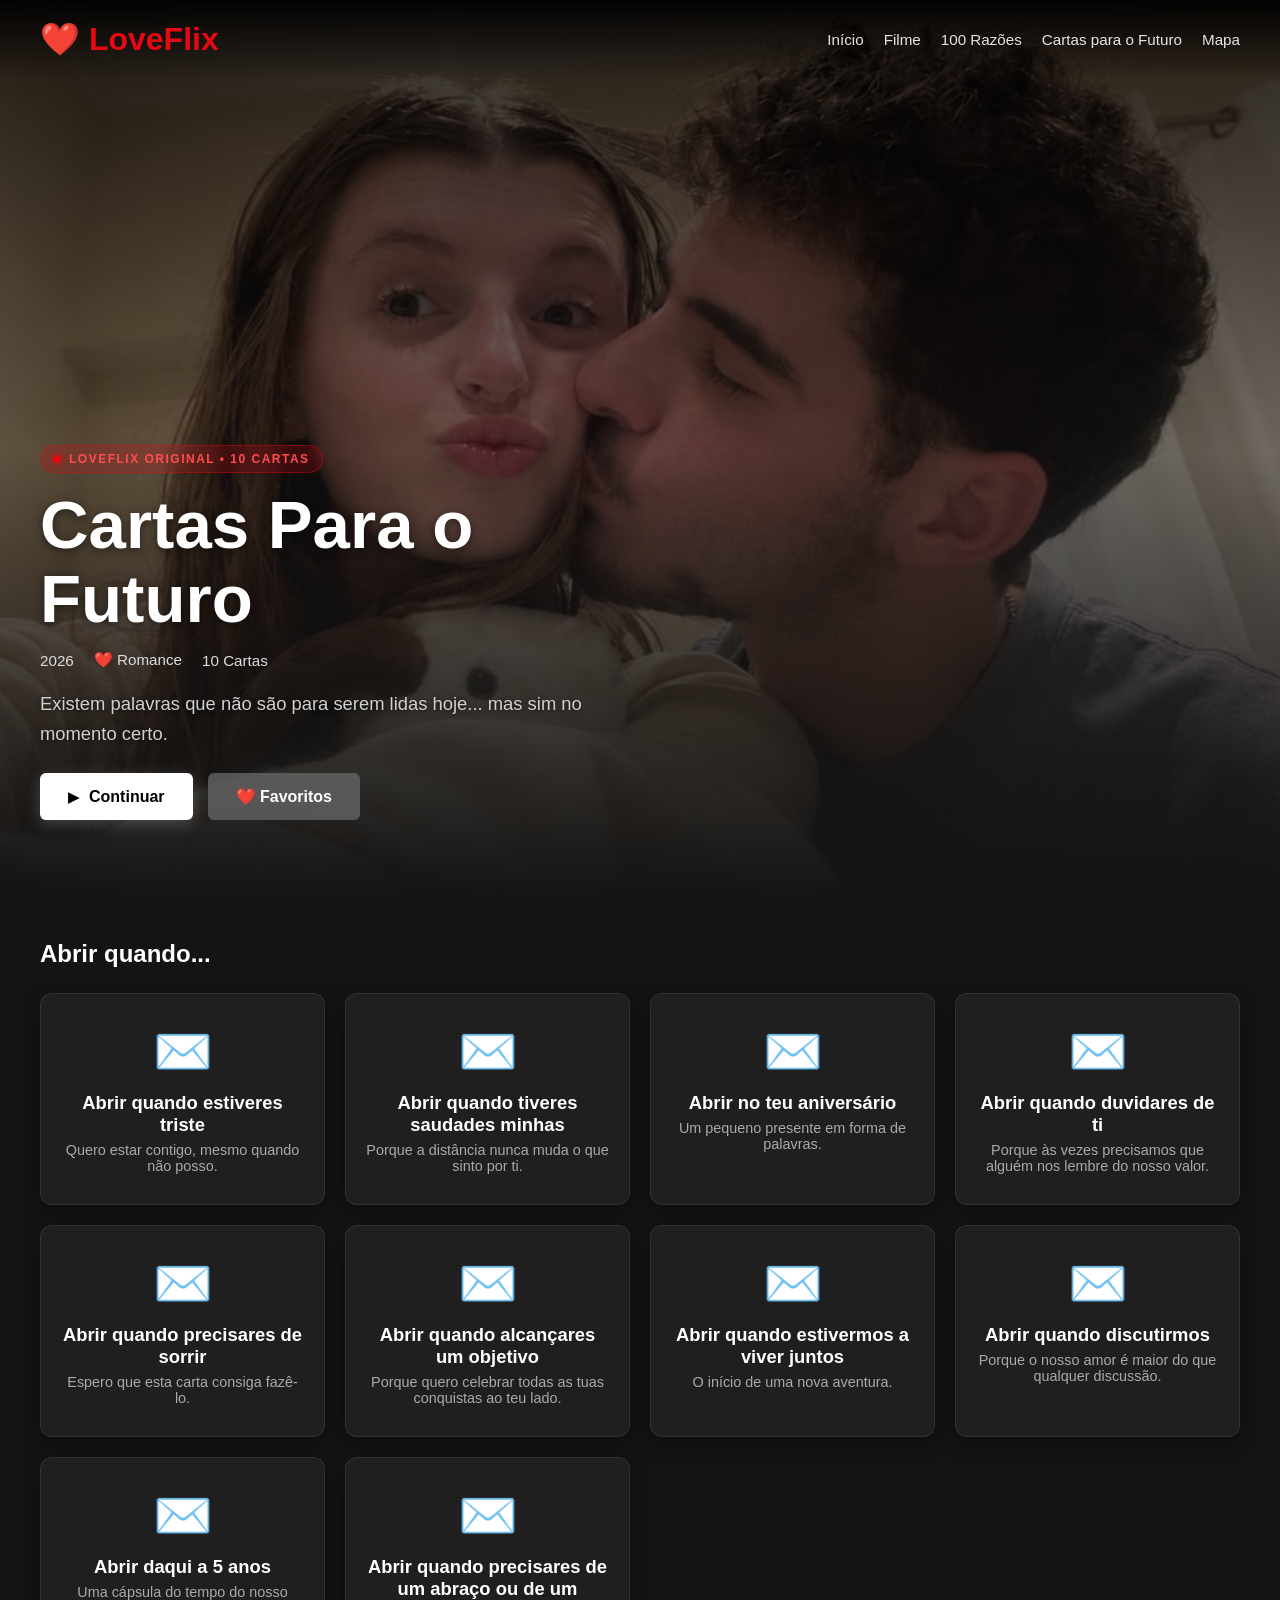
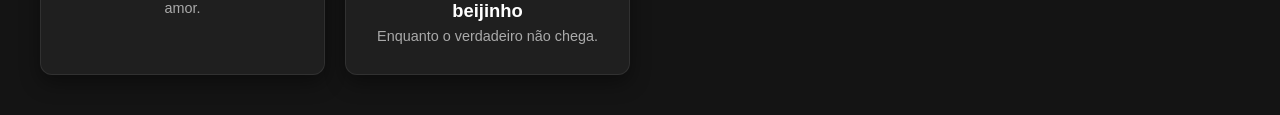
==== commit 52173df6: "vamos ver 1" ====
--- a/letters/index.html
+++ b/letters/index.html
@@ -37,9 +37,9 @@
         <div class="overlay"></div>
 
         <div class="hero-content">
-            <span class="original">
-                LOVEFLIX ORIGINAL
-            </span>
+            <div class="hero-badge">
+                <span class="badge-dot"></span> LOVEFLIX ORIGINAL • 10 CARTAS
+            </div>
 
             <h1>Cartas Para o Futuro</h1>
 
@@ -56,7 +56,7 @@
 
             <div class="buttons">
                 <button class="play-btn" id="continueBtn">
-                    ▶ Continuar
+                    <span class="play-icon">▶</span> Continuar
                 </button>
 
                 <button class="list-btn">
--- a/letters/letters.css
+++ b/letters/letters.css
@@ -1,27 +1,27 @@
 /* ==========================
    RESET
 ========================== */
-*{
+* {
     margin: 0;
     padding: 0;
     box-sizing: border-box;
 }
 
-body{
+body {
     background: #141414;
     color: white;
     font-family: Arial, Helvetica, sans-serif;
     overflow-x: hidden;
 }
 
-html{
+html {
     scroll-behavior: smooth;
 }
 
 /* ==========================
    NAVBAR & MENU MOBILE
 ========================== */
-.navbar{
+.navbar {
     position: fixed;
     top: 0;
     left: 0;
@@ -29,14 +29,15 @@
     display: flex;
     justify-content: space-between;
     align-items: center;
-    padding: 20px 60px;
-    background: linear-gradient(to bottom, rgba(0,0,0,0.9), transparent);
+    padding: 20px 40px;
+    background: linear-gradient(to bottom, rgba(0, 0, 0, 0.9), rgba(0, 0, 0, 0));
     z-index: 1000;
-}
-
-.logo{
+    transition: background 0.3s ease;
+}
+
+.logo {
     color: #E50914;
-    font-size: 2rem;
+    font-size: clamp(1.5rem, 4vw, 2rem);
     font-weight: bold;
 }
 
@@ -56,7 +57,7 @@
 
 .menu-toggle .bar {
     width: 100%;
-    height: 4px;
+    height: 3px;
     background-color: white;
     border-radius: 2px;
     transition: all 0.3s ease-in-out;
@@ -72,203 +73,195 @@
     transform: translateY(-9.5px) rotate(-45deg);
 }
 
-.nav-links{
-    display: flex;
-    gap: 35px;
-    align-items: center;
-}
-
-.nav-links a{
-    color: white;
+.nav-links {
+    display: flex;
+    gap: 20px;
+    align-items: center;
+}
+
+.nav-links a {
+    color: #e5e5e5;
     text-decoration: none;
-    transition: .3s;
+    transition: color 0.2s;
     font-size: 0.95rem;
 }
 
-.nav-links a:hover{
-    color: #E50914;
+.nav-links a:hover {
+    color: #b3b3b3;
 }
 
 /* ==========================
    HERO / BANNER MELHORADO
 ========================== */
-.hero{
+.hero {
+    height: 100vh;
+    height: 100dvh;
+    background: url("../images/letters_banner.jpeg") center/cover no-repeat;
     position: relative;
-    height: 90vh;
-    min-height: 550px;
-    background: url("../images/letters_banner.jpeg") center/cover no-repeat;
     display: flex;
     align-items: flex-end;
-    max-width: 1400px;
-    margin: 0 auto;
-}
-
-.overlay{
+    padding-bottom: 80px;
+}
+
+.overlay {
     position: absolute;
     inset: 0;
     background: linear-gradient(
-        0deg,
-        #141414 0%,
-        rgba(20, 20, 20, 0.75) 45%,
-        rgba(20, 20, 20, 0.3) 70%,
-        rgba(0, 0, 0, 0.6) 100%
+        0deg, 
+        #141414 0%, 
+        rgba(20, 20, 20, 0.6) 50%, 
+        rgba(0, 0, 0, 0.8) 100%
     );
-    box-shadow: inset 150px 0px 150px rgba(0,0,0,0.6);
-}
-
-.hero-content{
+}
+
+.hero-content {
     position: relative;
-    margin-left: 70px;
-    margin-bottom: 70px;
-    max-width: 680px;
-    z-index: 5;
-    animation: fadeInHero 1s ease-out;
-}
-
-.original{
-    color: #E50914;
+    z-index: 2;
+    width: 100%;
+    max-width: 700px;
+    padding: 0 40px;
+}
+
+/* Badge Cinematográfica */
+.hero-badge {
+    display: inline-flex;
+    align-items: center;
+    gap: 8px;
+    background: rgba(229, 9, 20, 0.2);
+    border: 1px solid rgba(229, 9, 20, 0.4);
+    padding: 6px 12px;
+    border-radius: 20px;
+    font-size: 0.75rem;
+    font-weight: bold;
+    letter-spacing: 1.5px;
+    color: #ff4d4f;
+    margin-bottom: 15px;
+    text-transform: uppercase;
+    backdrop-filter: blur(4px);
+}
+
+.badge-dot {
+    width: 8px;
+    height: 8px;
+    background-color: #e50914;
+    border-radius: 50%;
+    box-shadow: 0 0 8px #e50914;
+}
+
+.hero h1 {
+    font-size: clamp(2.5rem, 6vw, 4.2rem);
+    margin-bottom: 15px;
+    line-height: 1.1;
     font-weight: 800;
-    letter-spacing: 3px;
-    font-size: 0.85rem;
-    text-transform: uppercase;
-    display: inline-block;
-    margin-bottom: 5px;
-    text-shadow: 0 2px 4px rgba(0,0,0,0.5);
-}
-
-.hero h1{
-    margin: 10px 0 20px 0;
-    font-size: clamp(2.3rem, 5vw, 4.2rem);
-    font-weight: 800;
-    line-height: 1.1;
-    text-shadow: 0 4px 15px rgba(0,0,0,0.8);
-    background: linear-gradient(to right, #ffffff, #e0e0e0);
-    -webkit-background-clip: text;
-    -webkit-text-fill-color: transparent;
-}
-
-.info{
-    display: flex;
-    align-items: center;
-    gap: 15px;
-    color: #bcbcbc;
+    text-shadow: 0 2px 10px rgba(0, 0, 0, 0.5);
+}
+
+.info {
+    display: flex;
+    align-items: center;
+    gap: 20px;
+    color: #ddd;
     margin-bottom: 20px;
     font-size: 0.95rem;
-    font-weight: 500;
-}
-
-.info span:not(:last-child):after {
-    content: "•";
-    margin-left: 15px;
-    color: #666;
-}
-
-.hero p{
+}
+
+.hero p {
+    font-size: clamp(1rem, 2vw, 1.15rem);
     line-height: 1.6;
-    font-size: 1.15rem;
     color: #d1d1d1;
-    text-shadow: 0 2px 8px rgba(0,0,0,0.8);
-    margin-bottom: 10px;
+    margin-bottom: 25px;
+    text-shadow: 0 1px 4px rgba(0, 0, 0, 0.6);
+    max-width: 600px;
 }
 
 /* ==========================
    BOTÕES DO BANNER
 ========================== */
-.buttons{
-    margin-top: 30px;
-    display: flex;
-    gap: 16px;
+.buttons {
+    display: flex;
+    gap: 15px;
     flex-wrap: wrap;
 }
 
-button{
+button {
     border: none;
     cursor: pointer;
     border-radius: 6px;
     padding: 14px 28px;
-    transition: all 0.25s ease;
+    transition: transform 0.2s ease, background-color 0.2s ease, box-shadow 0.2s ease;
     font-size: 1rem;
-    display: inline-flex;
-    align-items: center;
-    justify-content: center;
+    font-weight: bold;
+    display: flex;
+    align-items: center;
     gap: 10px;
-    font-weight: bold;
-}
-
-.play-btn{
-    background: #ffffff;
-    color: #141414;
-    box-shadow: 0 4px 15px rgba(255,255,255,0.2);
-}
-
-.play-btn:hover{
+}
+
+button:active {
+    transform: scale(0.96);
+}
+
+.play-btn {
+    background: #fff;
+    color: #000;
+    box-shadow: 0 4px 15px rgba(255, 255, 255, 0.2);
+}
+
+.play-btn:hover {
     background: rgba(255, 255, 255, 0.85);
-    transform: translateY(-2px);
-    box-shadow: 0 6px 20px rgba(255,255,255,0.3);
-}
-
-.list-btn{
+    box-shadow: 0 6px 20px rgba(255, 255, 255, 0.3);
+}
+
+.play-icon {
+    font-size: 0.9rem;
+}
+
+.list-btn {
     background: rgba(109, 109, 110, 0.7);
-    color: #ffffff;
-    backdrop-filter: blur(10px);
-    border: 1px solid rgba(255, 255, 255, 0.15);
-}
-
-.list-btn:hover{
-    background: rgba(109, 109, 110, 0.5);
-    transform: translateY(-2px);
-    border-color: rgba(255, 255, 255, 0.3);
-}
-
-@keyframes fadeInHero {
-    from {
-        opacity: 0;
-        transform: translateY(20px);
-    }
-    to {
-        opacity: 1;
-        transform: translateY(0);
-    }
-}
-
-/* ==========================
-   MAIN & GRID DE CARTAS MELHORADA
-========================== */
-main{
-    padding: 60px;
-}
-
-.letters-section h2{
-    font-size: 2rem;
-    margin-bottom: 35px;
-}
-
-.letters-grid{
+    color: white;
+}
+
+.list-btn:hover {
+    background: rgba(109, 109, 110, 0.4);
+}
+
+/* ==========================
+   MAIN & GRID DE CARTAS
+========================== */
+main {
+    padding: 40px;
+}
+
+.letters-section h2 {
+    font-size: 1.5rem;
+    margin-bottom: 25px;
+}
+
+.letters-grid {
     display: grid;
-    grid-template-columns: repeat(auto-fill, minmax(260px, 1fr));
-    gap: 25px;
-}
-
-.letter-card{
+    grid-template-columns: repeat(auto-fill, minmax(280px, 1fr));
+    gap: 20px;
+}
+
+.letter-card {
     background: #1f1f1f;
     border-radius: 12px;
-    padding: 35px 25px;
+    padding: 30px 20px;
     cursor: pointer;
-    transition: transform 0.35s ease, background 0.35s ease, box-shadow 0.35s ease, border-color 0.35s ease;
+    transition: transform 0.35s cubic-bezier(0.2, 0, 0.2, 1), box-shadow 0.35s ease, border-color 0.35s ease;
     text-align: center;
-    border: 1px solid rgba(255,255,255,0.06);
-}
-
-.letter-card:hover{
+    border: 1px solid rgba(255, 255, 255, 0.08);
+    box-shadow: 0 8px 20px rgba(0, 0, 0, 0.4);
+}
+
+.letter-card:hover {
     transform: translateY(-6px) scale(1.02);
-    background: #252525;
-    border-color: rgba(229, 9, 20, 0.4);
-    box-shadow: 0 15px 30px rgba(229, 9, 20, 0.15);
-}
-
-.letter-card .icon{
-    font-size: 3.5rem;
-    margin-bottom: 15px;
+    border-color: rgba(229, 9, 20, 0.5);
+    box-shadow: 0 12px 30px rgba(229, 9, 20, 0.25);
+}
+
+.letter-card .icon {
+    font-size: 3rem;
+    margin-bottom: 12px;
     transition: transform 0.3s ease;
 }
 
@@ -276,23 +269,24 @@
     transform: scale(1.1);
 }
 
-.letter-card h3{
-    margin-bottom: 8px;
+.letter-card h3 {
+    margin-bottom: 6px;
     font-size: 1.15rem;
-}
-
-.letter-card p{
+    color: #fff;
+}
+
+.letter-card p {
     color: #aaa;
-    font-size: 0.95rem;
+    font-size: 0.9rem;
 }
 
 /* ==========================
    MODAL & ENVELOPE
 ========================== */
-.modal{
+.modal {
     position: fixed;
     inset: 0;
-    background: rgba(0,0,0,.85);
+    background: rgba(0, 0, 0, .85);
     backdrop-filter: blur(5px);
     display: flex;
     justify-content: center;
@@ -302,11 +296,11 @@
     overflow-y: auto;
 }
 
-.hidden{
+.hidden {
     display: none !important;
 }
 
-.letter-container{
+.letter-container {
     position: relative;
     width: 100%;
     max-width: 650px;
@@ -317,12 +311,12 @@
     background: #1c1c1c;
     border-radius: 16px;
     padding: 35px 30px;
-    box-shadow: 0 25px 50px rgba(0,0,0,.6);
-    border: 1px solid rgba(255,255,255,0.08);
+    box-shadow: 0 25px 50px rgba(0, 0, 0, .6);
+    border: 1px solid rgba(255, 255, 255, 0.08);
     animation: slideLetter .4s ease-out;
 }
 
-.envelope{
+.envelope {
     width: 100%;
     max-width: 380px;
     height: 200px;
@@ -338,18 +332,18 @@
     box-shadow: 0 10px 25px rgba(198, 40, 40, 0.3);
 }
 
-.envelope:hover{
+.envelope:hover {
     transform: scale(1.03);
 }
 
-.envelope-front{
+.envelope-front {
     font-size: 4.5rem;
 }
 
 /* ==========================
    CONTEÚDO DA CARTA
 ========================== */
-.letter{
+.letter {
     position: relative;
     width: 100%;
     color: #fff;
@@ -372,28 +366,28 @@
     border-radius: 10px;
 }
 
-.letter h2{
+.letter h2 {
     font-size: 1.8rem;
     margin-bottom: 8px;
     padding-right: 35px;
     color: #fff;
 }
 
-.letter-date{
+.letter-date {
     color: #E50914;
     font-weight: 600;
     margin-bottom: 20px;
     font-size: .95rem;
 }
 
-.letter-body{
+.letter-body {
     line-height: 1.7;
     white-space: pre-line;
     font-size: 1.05rem;
     color: #ddd;
 }
 
-.letter-footer{
+.letter-footer {
     margin-top: 30px;
     text-align: right;
     font-style: italic;
@@ -403,7 +397,7 @@
 /* ==========================
    NAVEGAÇÃO DO MODAL
 ========================== */
-.navigation{
+.navigation {
     display: flex;
     justify-content: space-between;
     gap: 15px;
@@ -412,7 +406,7 @@
     border-top: 1px solid #333;
 }
 
-.navigation button{
+.navigation button {
     background: #333;
     color: white;
     flex: 1;
@@ -424,14 +418,14 @@
     gap: 8px;
 }
 
-.navigation button:hover{
+.navigation button:hover {
     background: #E50914;
 }
 
 /* ==========================
    FECHAR (X)
 ========================== */
-.close-btn{
+.close-btn {
     position: absolute;
     top: 20px;
     right: 20px;
@@ -448,19 +442,19 @@
     transition: .2s;
 }
 
-.close-btn:hover{
+.close-btn:hover {
     background: #E50914;
 }
 
 /* ==========================
    ANIMAÇÃO
 ========================== */
-@keyframes slideLetter{
-    from{
+@keyframes slideLetter {
+    from {
         opacity: 0;
         transform: scale(0.92) translateY(20px);
     }
-    to{
+    to {
         opacity: 1;
         transform: scale(1) translateY(0);
     }
@@ -469,8 +463,8 @@
 /* ==========================
    RESPONSIVO (MÓVEL & TABLET)
 ========================== */
-@media(max-width: 850px){
-    .navbar{
+@media(max-width: 850px) {
+    .navbar {
         padding: 15px 20px;
     }
 
@@ -480,7 +474,7 @@
     }
 
     /* Menu lateral com transição suave */
-    .nav-links{
+    .nav-links {
         position: absolute;
         top: 100%;
         right: 0;
@@ -492,9 +486,9 @@
         gap: 18px;
         align-items: flex-start;
         border-bottom-left-radius: 12px;
-        border-left: 1px solid rgba(255,255,255,0.1);
-        border-bottom: 1px solid rgba(255,255,255,0.1);
-        box-shadow: 0 15px 30px rgba(0,0,0,0.6);
+        border-left: 1px solid rgba(255, 255, 255, 0.1);
+        border-bottom: 1px solid rgba(255, 255, 255, 0.1);
+        box-shadow: 0 15px 30px rgba(0, 0, 0, 0.6);
 
         opacity: 0;
         visibility: hidden;
@@ -512,104 +506,88 @@
         font-size: 1.05rem;
         width: 100%;
         padding-bottom: 8px;
-        border-bottom: 1px solid rgba(255,255,255,0.08);
+        border-bottom: 1px solid rgba(255, 255, 255, 0.08);
     }
 
     .hero {
-        height: 85vh;
-        min-height: 500px;
-        max-width: 100%;
-    }
-
-    .overlay{
+        height: 75vh;
+        min-height: 450px;
+        background-size: contain;
+        background-color: #141414;
+        background-position: center top;
+        padding-bottom: 40px;
+        position: relative;
+        overflow: hidden; /* Garante que o gradiente de transição fica contido */
+    }
+
+    /* Gradiente progressivo na base para fundir perfeitamente a imagem com o preto */
+    .hero::after {
+        content: "";
+        position: absolute;
+        bottom: 0;
+        left: 0;
+        width: 100%;
+        height: 120px; /* Altura da zona de transição suave */
         background: linear-gradient(
-            0deg,
-            #141414 0%,
-            rgba(20, 20, 20, 0.55) 40%,
-            rgba(20, 20, 20, 0.15) 70%,
-            rgba(0, 0, 0, 0.4) 100%
+            to bottom, 
+            rgba(20, 20, 20, 0) 0%, 
+            rgba(20, 20, 20, 0.8) 60%, 
+            rgba(20, 20, 20, 1) 100%
         );
-        box-shadow: none;
-    }
-
-    .hero-content{
-        margin-left: 20px;
-        margin-right: 20px;
-        margin-bottom: 35px;
-        max-width: 100%;
-    }
-
-    .original {
-        font-size: 0.75rem;
-        letter-spacing: 2px;
-    }
-
-    .hero h1{
-        font-size: 2.3rem;
-        margin: 8px 0 15px 0;
-    }
-
-    .info{
-        font-size: 0.85rem;
-        gap: 10px;
-        margin-bottom: 15px;
-    }
-
-    .info span:not(:last-child):after {
-        margin-left: 10px;
-    }
-
-    .hero p{
-        font-size: 0.95rem;
-        line-height: 1.5;
-        margin-bottom: 5px;
-    }
-
-    .buttons{
-        margin-top: 20px;
-        gap: 12px;
-    }
-
-    .buttons button {
-        padding: 12px 18px;
-        font-size: 0.9rem;
-        flex: 1;
-    }
-
-    main{
-        padding: 30px 15px;
-    }
-
-    .letter-container{
+        z-index: 3;
+        pointer-events: none;
+    }
+
+    .hero-content {
+        padding: 0 20px;
+    }
+
+    main {
+        padding: 20px;
+    }
+
+    .letter-container {
         padding: 25px 18px;
         max-height: 88vh;
     }
 
-    .letter h2{
+    .letter h2 {
         font-size: 1.4rem;
     }
 
-    .letter-body{
+    .letter-body {
         font-size: 0.95rem;
         line-height: 1.6;
     }
 
-    .envelope{
+    .envelope {
         width: 100%;
         height: 160px;
     }
 
-    .envelope-front{
+    .envelope-front {
         font-size: 3.5rem;
     }
 
-    .navigation{
+    .navigation {
         flex-direction: row;
         gap: 10px;
     }
 
-    .navigation button{
+    .navigation button {
         padding: 10px 12px;
         font-size: 0.85rem;
     }
+}
+
+@media(max-width: 480px) {
+    .buttons {
+        flex-direction: column;
+        width: 100%;
+    }
+
+    .buttons button {
+        width: 100%;
+        justify-content: center;
+    }
 }
